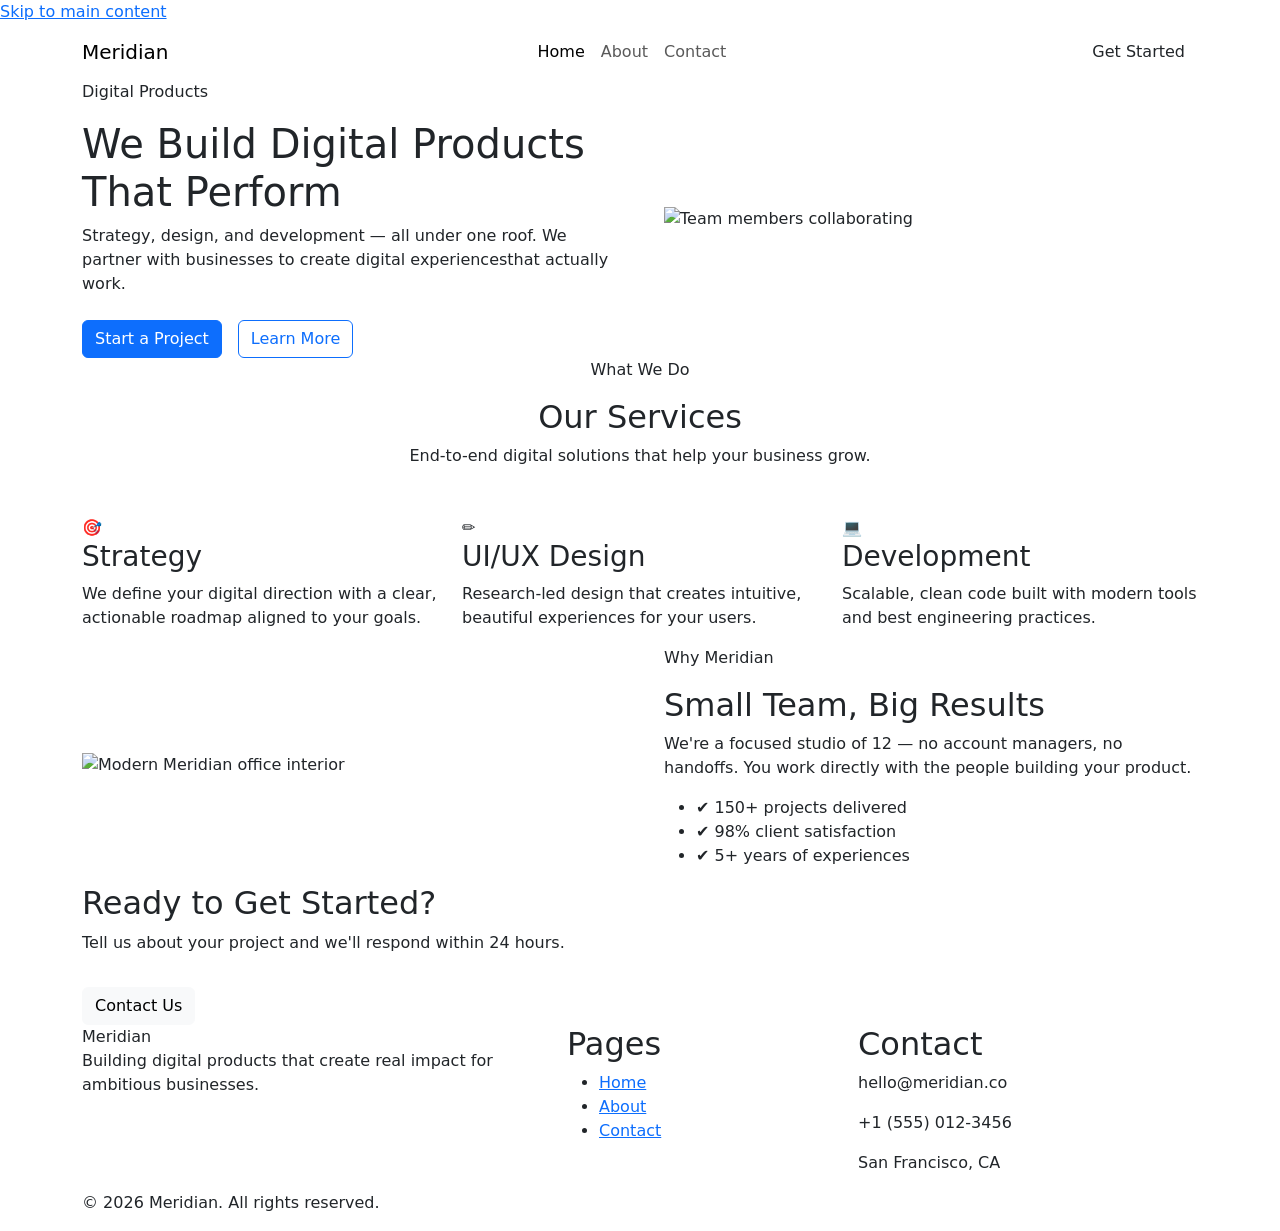
==== index.html @ d3f2807c "home html done" ====
<!DOCTYPE html>
<html lang="en">

<head>
    <meta charset="UTF-8">
    <meta name="viewport" content="width=device-width, initial-scale=1.0">
    <title>Meridian | Digital products</title>

    <!-- Google Fonts -->
    <link rel="preconnect" href="https://fonts.googleapis.com">
    <link rel="preconnect" href="https://fonts.gstatic.com" crossorigin>
    <link href="https://fonts.googleapis.com/css2?family=Montserrat:wght@300;400;500;600;700&display=swap"
        rel="stylesheet">

    <!-- Bootstrap CSS -->
    <link href="https://cdn.jsdelivr.net/npm/bootstrap@5.3.0-alpha1/dist/css/bootstrap.min.css" rel="stylesheet">

    <!-- AOS CSS -->
    <link href="https://unpkg.com/aos@2.3.4/dist/aos.css" rel="stylesheet">

    <!-- CSS -->
    <link rel="stylesheet" href="css/style.css">

</head>

<body>
    <!-- Skip Link -->
    <a class="skip-link" href="#main-content">Skip to main content</a>

    <!-- HEADER -->
    <header>

        <nav class="navbar navbar-expand-lg navbar">
            <div class="container">

                <!-- Logo -->

                <a class="navbar-brand" href="index.html">Meridian</a>

                <!-- Mobile Menu Button -->

                <button class="navbar-toggler" type="button" data-bs-toggle="collapse" data-bs-target="#mainNavigation"
                    aria-controls="mainNavigation" aria-expanded="false" aria-label="Toggle navigation">

                    <span class="navbar-toggler-icon"></span>

                </button>

                <!-- NAvigation -->

                <div class="collapse navbar-collapse" id="mainNavigation">

                    <ul class="navbar-nav mx-auto mb-2 mb-lg-0">

                        <li class="nav-item">
                            <a class="nav-link active" aria-current="page" href="index.html">Home</a>
                        </li>

                        <li class="nav-item">
                            <a class="nav-link" href="about.html">About</a>
                        </li>

                        </li>
                        <li class="nav-item">
                            <a class="nav-link" href="contact.html">Contact</a>
                        </li>
                    </ul>

                    <a class="btn get-started-btn" href="contact.html">Get Started</a>
                </div>
            </div>
        </nav>
    </header>

    <!-- MAIN -->
    <main id="main-content">

        <!-- SECTION 1 - HERO -->
        <section class="hero-section">
            <div class="container">
                <div class="row align-items-center g-4 g-lg-5">

                    <!-- Hero Text -->
                    <div class="col-lg-6 hero-copy" data-aos="fade-right">

                        <p class="section-label">Digital Products</p>

                        <h1>We Build Digital Products That Perform</h1>

                        <p>Strategy, design, and development — all under one roof. We partner with businesses to create
                            digital experiencesthat actually work.</p>

                        <!-- Hero Buttons -->
                        <div class="d-flex flex-column flex-sm-row gap-3 mt-4">

                            <a class="btn btn-primary" href="contact.html">Start a Project</a>

                            <a class="btn btn-outline-primary" href="about.html">Learn More</a>
                        </div>
                    </div>

                    <!-- Hero Image -->
                    <div class="col-12 col-lg-6" data-aos="fade-left">

                        <img class="hero-image" src="assets/hero-700.jpg"
                            srcest="assets/hero-700.jpg 700w, assets/hero-1400.jpg 1400w"
                            sizes="(macx-width: 991px) 100vw, 50vw" alt="Team members collaborating">
                    </div>

                </div>
            </div>
        </section>

        <!-- SECTION 2 - SERVICES -->
        <section class="services-section" aria-labelledby="services-title">

            <div class="container">

                <!-- SECTION HEADING-->
                <div class="text-center mb-5" data-aos="fade-up">

                    <p class="section-label">
                        What We Do</p>

                    <h2 id="services-title" class="section-title">Our Services</h2>

                    <p class="section-intro">
                        End-to-end digital solutions that help your business grow.
                    </p>

                </div>

                <!-- Services Cards -->

                <div class="row g-4">

                    <!-- Strategy -->
                    <div class="col-12 col-md-6 col-lg-4" data-aos="fade-up">

                        <article class="service-card">

                            <span class="service-icon" aria-hidden="true">

                                🎯

                            </span>

                            <h3>Strategy</h3>

                            <p>We define your digital direction with a clear, actionable roadmap aligned to your goals.
                            </p>
                        </article>
                    </div>

                    <!-- UI/UX Design -->

                    <div class="col-12 col-md-6 col-lg-4" data-aos="fade-up" data-aos-delay="100">

                        <article class="service-card">

                            <span class="service-icon" aria-hidden="true">

                                ✏️
                            </span>

                            <h3>UI/UX Design</h3>

                            <p>Research-led design that creates intuitive, beautiful experiences for your users.</p>

                        </article>

                    </div>

                    <!-- Development -->
                    <div class="col-12 col-md-6 col-lg-4" data-aos="fade-up" data-aos-delay="200">

                        <article class="service-card">

                            <span class="service-icon" aria-hidden="true">

                                💻

                            </span>

                            <h3>Development</h3>

                            <p>Scalable, clean code built with modern tools and best engineering practices.</p>

                        </article>

                    </div>


                </div>

            </div>

        </section>

        <!-- SECTION 3 - WHY MERIDIAN -->

        <section class="why-section" aria-labelledby="why-title">

            <div class="container">

                <div class="row align-items-center g-5">

                    <!-- Office Image-->

                    <div class="col-12 col-lg-6" data-aos="fade-right">

                        <img class="office-image" src="assets/office-700.jpg"
                            srcset="assets/office-700.jpg 700w, assets/office-1400.jpg 1400w"
                            sizes="(max-width: 991px) 100vw, 50vw" alt="Modern Meridian office interior">
                    </div>

                    <!-- Why Text -->

                    <div class="col-12 col-lg-6 why-content" data-aos="fade-left">

                        <p class="section-label">Why Meridian</p>

                        <h2 id="why-title">Small Team, Big Results</h2>

                        <p>We're a focused studio of 12 — no account managers, no handoffs. You work directly with the
                            people building your product.</p>

                        <!-- Statistics -->

                        <ul class="stats-list">

                            <li>
                                <span class="stats-check" aria-hidden="true">
                                    ✔️
                                </span>

                                150+ projects delivered

                            </li>

                            <li>
                                <span class="stats-check" aria-hidden="true">
                                    ✔️
                                </span>

                                98% client satisfaction

                            </li>

                            <li>
                                <span class="stats-check" aria-hidden="true">
                                    ✔️
                                </span>

                                5+ years of experiences

                            </li>
                        </ul>
                    </div>
                </div>
            </div>
        </section>

        <!-- SECTION 4 - CTA -->

        <section class="cta-section" aria-labelledby="cta-title">

            <div class="container" data-aos="fade-up">

                <h2 id="cta-title">Ready to Get Started?</h2>

                <p>Tell us about your project and we'll respond within 24 hours.</p>

                <a class="btn btn-light mt-3" href="contact.html">Contact Us</a>

            </div>
        </section>

    </main>

    <!-- FOOTER -->

    <footer class="site-footer">

        <div class="container">

            <div class="row g-5">

                <!-- Footer Brand -->

                <div class="col-12 col-md-5">
                    <div class="footer-brand">
                        Meridian
                    </div>

                    <p class="footer-description">
                        Building digital products that create real impact for ambitious businesses.
                    </p>
                </div>

                <!-- Footer Pages -->

                <div class="col-6 col-md-3">

                    <h2 class="footer-heading">Pages</h2>

                    <ul class="footer-list">

                        <li><a href="index.html">Home</a></li>

                        <li><a href="about.html">About</a></li>

                        <li><a href="contact.html">Contact</a></li>
                    </ul>
                </div>

                <!-- Footer Contact -->

                <div class="col-6 col-md-4 footer-contact">

                    <h2 class="footer-heading">Contact</h2>

                    <p>hello@meridian.co</p>

                    <p>+1 (555) 012-3456</p>

                    <p>San Francisco, CA</p>
                </div>
            </div>

            <!-- Copyright -->

            <div class="dooter-bottom">

                <p>
                    &copy; 2026 Meridian. All rights reserved.
                </p>
            </div>
        </div>
    </footer>

    <!-- Bootstrap JS -->
    <script src="https://cdn.jsdelivr.net/npm/bootstrap@5.3.0-alpha1/dist/js/bootstrap.bundle.min.js"></script>

    <!-- AOS JS -->
    <script src="https://unpkg.com/aos@2.3.4/dist/aos.js"></script>

    <!-- Initialize AOS -->
    <script>
        AOS.init({
            duration: 700,
            once: true
        });
    </script>

</body>

</html>
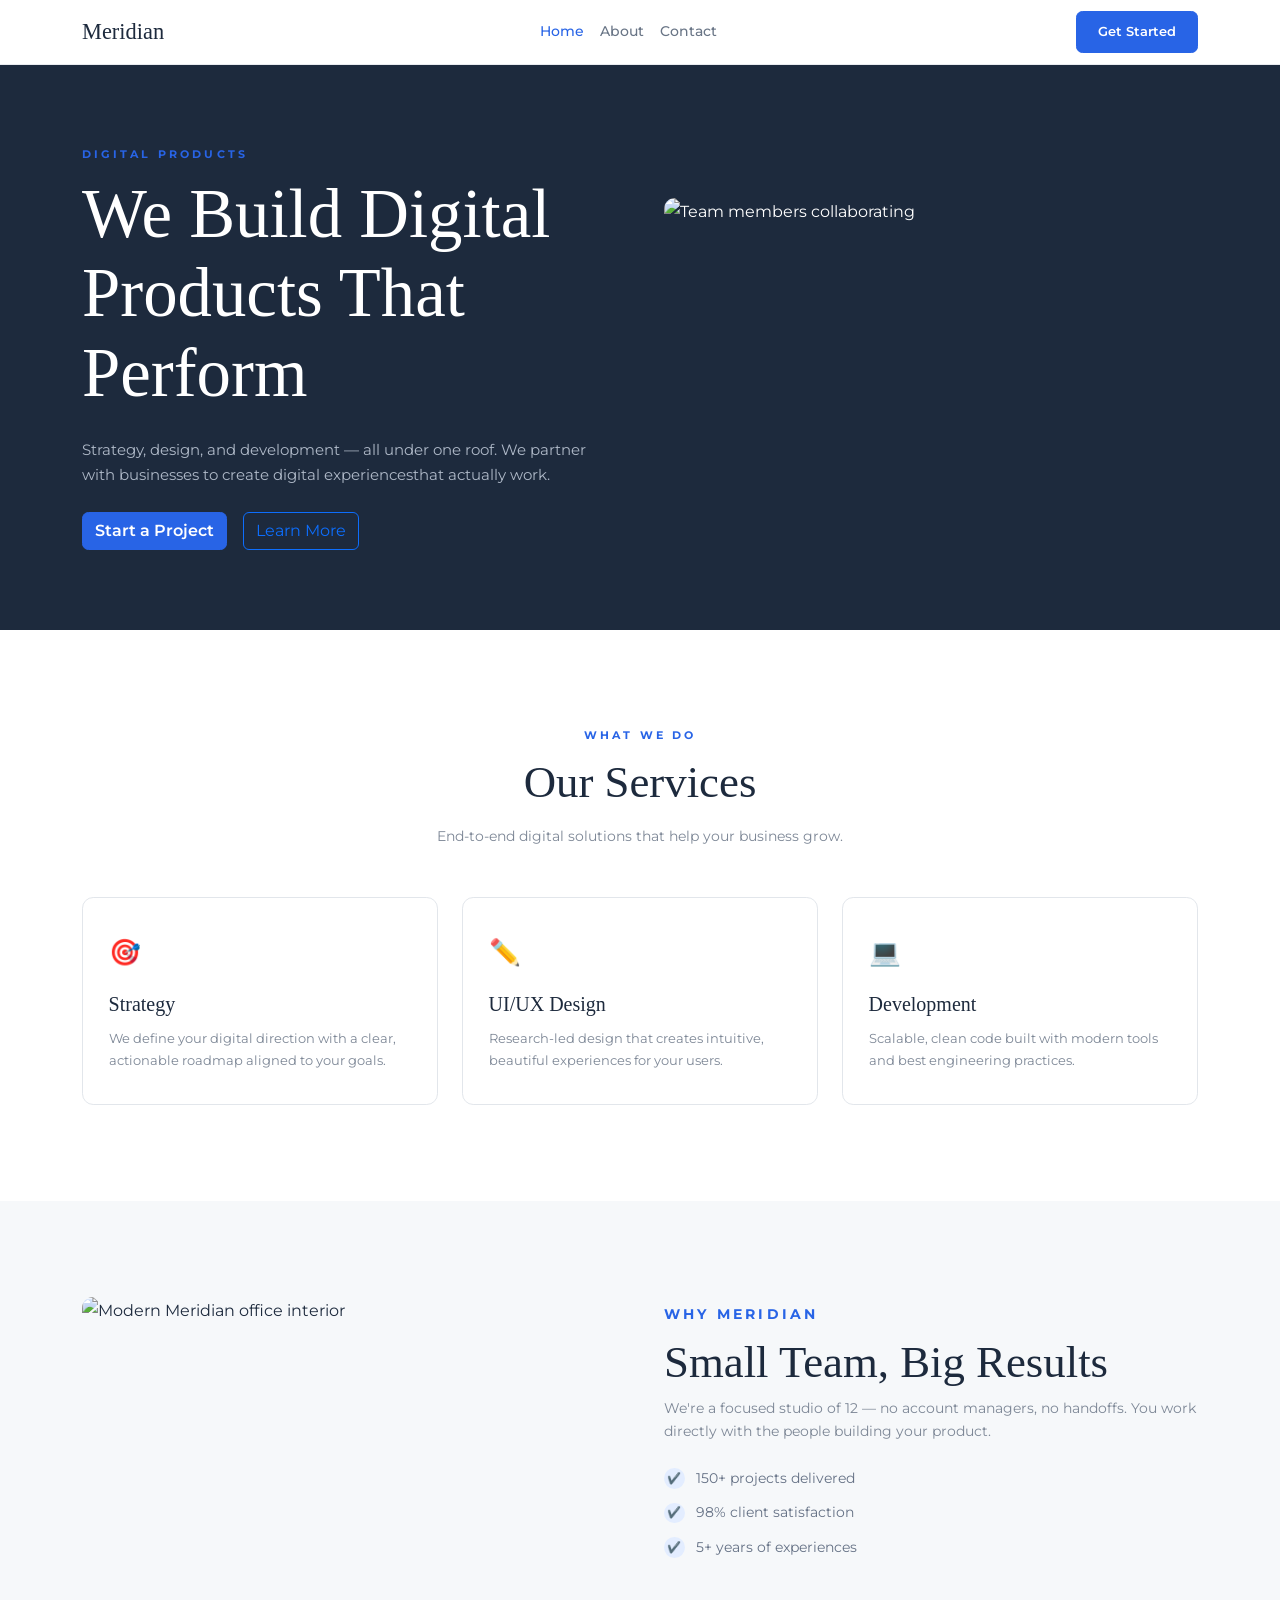
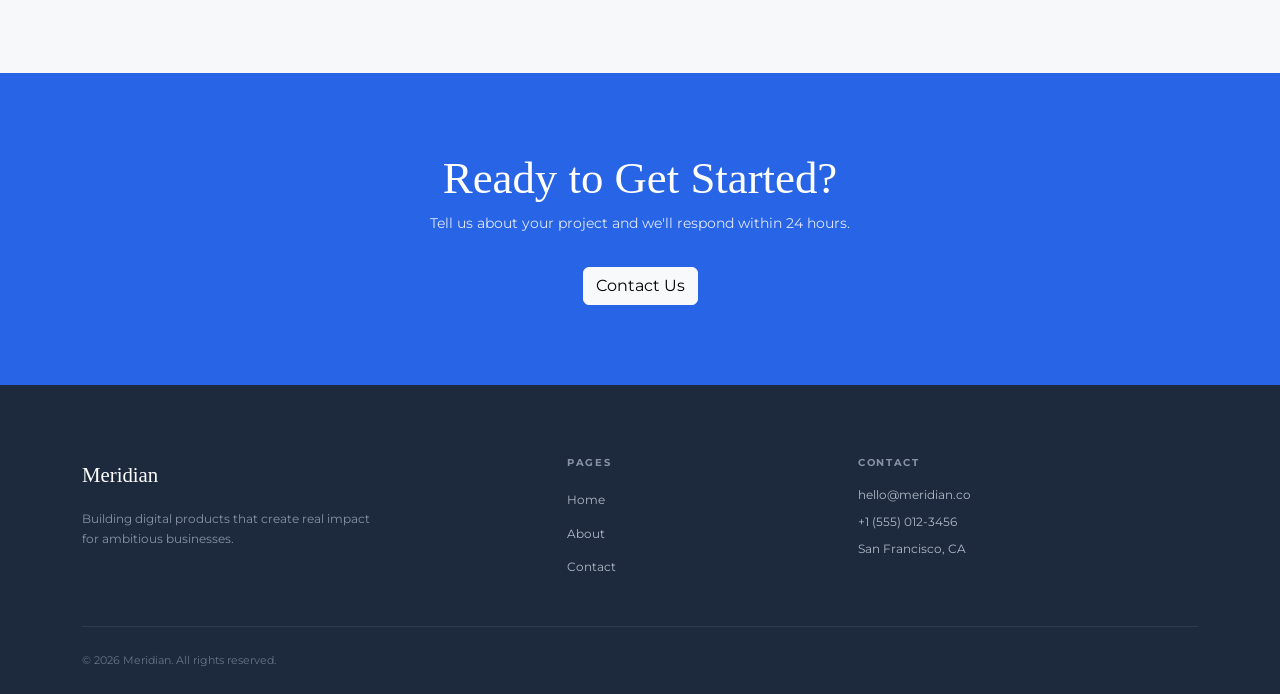
==== commit 2bcc66cf: "fixed home html" ====
--- a/index.html
+++ b/index.html
@@ -30,7 +30,7 @@
     <!-- HEADER -->
     <header>
 
-        <nav class="navbar navbar-expand-lg navbar">
+        <nav class="navbar navbar-expand-lg site-navbar">
             <div class="container">
 
                 <!-- Logo -->
@@ -46,7 +46,7 @@
 
                 </button>
 
-                <!-- NAvigation -->
+                <!-- Navigation -->
 
                 <div class="collapse navbar-collapse" id="mainNavigation">
 
@@ -60,7 +60,6 @@
                             <a class="nav-link" href="about.html">About</a>
                         </li>
 
-                        </li>
                         <li class="nav-item">
                             <a class="nav-link" href="contact.html">Contact</a>
                         </li>
@@ -76,7 +75,7 @@
     <main id="main-content">
 
         <!-- SECTION 1 - HERO -->
-        <section class="hero-section">
+        <section class="home-hero">
             <div class="container">
                 <div class="row align-items-center g-4 g-lg-5">
 
@@ -103,8 +102,8 @@
                     <div class="col-12 col-lg-6" data-aos="fade-left">
 
                         <img class="hero-image" src="assets/hero-700.jpg"
-                            srcest="assets/hero-700.jpg 700w, assets/hero-1400.jpg 1400w"
-                            sizes="(macx-width: 991px) 100vw, 50vw" alt="Team members collaborating">
+                            srcset="assets/hero-700.jpg 700w, assets/hero-1400.jpg 1400w"
+                            sizes="(max-width: 991px) 100vw, 50vw" alt="Team members collaborating">
                     </div>
 
                 </div>
@@ -304,7 +303,7 @@
 
                     <h2 class="footer-heading">Pages</h2>
 
-                    <ul class="footer-list">
+                    <ul class="footer-links">
 
                         <li><a href="index.html">Home</a></li>
 
@@ -330,7 +329,7 @@
 
             <!-- Copyright -->
 
-            <div class="dooter-bottom">
+            <div class="footer-bottom">
 
                 <p>
                     &copy; 2026 Meridian. All rights reserved.
--- a/css/style.css
+++ b/css/style.css
@@ -0,0 +1,607 @@
+/*  1. ROOT VARIABLES */
+:root {
+    --meridian-navy: #1d2a3d;
+    --meridian-blue: #2864e6;
+    --meridian-blue-dark: #174dbf;
+
+    --meridian-light: #f6f8fa;
+    --meridian-border: #e2e6eb;
+
+    --meridian-text: #1d2a3d;
+    --meridian-gray: #7d8796;
+    --meridian-light-gray: #aeb8c7;
+
+    --bs-primary: #2864e6;
+    --bs-primary-rgb: 40, 100, 230;
+
+    --bs-dark: #1d2a3d;
+    --bs-dark-rgb: 29, 42, 61;
+
+    --bs-light: #f6f8fa;
+    --bs-light-rgb: 246, 248, 250;
+
+    --bs-body-color: #1d2a3d;
+    --bs-body-bg: #ffffff;
+
+    --bs-border-color: #e2e6eb;
+
+    --bs-link-color: #2864e6;
+    --bs-link-hover-color: #174dbf;
+}
+
+
+/* 2. GENERAL STYLES */
+html {
+    scroll-behavior: smooth;
+}
+
+body {
+    margin: 0;
+    background-color: #ffffff;
+    color: var(--meridian-text);
+
+    font-family: "Montserrat", sans-serif;
+
+    line-height: 1.7;
+
+    overflow-x: hidden;
+    overflow-y: auto;
+}
+
+img {
+    display: block;
+    max-width: 100%;
+    height: auto;
+}
+
+h1,
+h2,
+h3,
+h4,
+h5,
+h6 {
+    margin-top: 0;
+
+    color: var(--meridian-text);
+
+    font-family: "DM Serif Display", Georgia, serif;
+
+    font-weight: 400;
+
+    line-height: 1.15;
+}
+
+p {
+    color: var(--meridian-gray);
+}
+
+
+/* 3. SKIP LINK */
+.skip-link {
+    position: absolute;
+
+    top: -100px;
+    left: 1rem;
+
+    z-index: 9999;
+
+    background: var(--meridian-blue);
+
+    color: white;
+
+    padding: 0.75rem 1rem;
+
+    text-decoration: none;
+
+    border-radius: 0.4rem;
+}
+
+.skip-link:focus {
+    top: 1rem;
+}
+
+
+/* 4. NAV BAR */
+.site-navbar {
+    background-color: #ffffff;
+
+    border-bottom: 1px solid #e8ebef;
+}
+
+.site-navbar .navbar-brand {
+    color: var(--meridian-navy);
+
+    font-family: "DM Serif Display", Georgia, serif;
+
+    font-size: 1.4rem;
+
+    text-decoration: none;
+}
+
+.site-navbar .nav-link {
+    padding: 0.5rem 0.85rem;
+
+    color: #697586;
+
+    font-size: 0.85rem;
+
+    font-weight: 500;
+
+    transition:
+        color 0.25s ease,
+        background-color 0.25s ease;
+}
+
+.site-navbar .nav-link:hover,
+.site-navbar .nav-link:focus,
+.site-navbar .nav-link.active {
+    color: var(--meridian-blue);
+}
+
+.site-navbar.navbar-toggler {
+    border: 0;
+}
+
+.site-navbar.navbar-toggler:focus {
+    box-shadow: 0 0 0 0.2rem rgba(40, 100, 230, 0.2);
+}
+
+
+/* 5. GET STARTED BUTTON */
+.get-started-btn {
+    padding: 0.65rem 1.3rem;
+
+    background-color: var(--meridian-blue);
+
+    border: 1px solid var(--meridian-blue);
+
+    border-radius: 0.4rem;
+
+    color: white;
+
+    font-size: 0.8rem;
+
+    font-weight: 600;
+
+    text-decoration: none;
+
+    transition:
+        background-color 0.25s ease,
+        border-color 0.25s ease,
+        transform 0.25s ease;
+}
+
+.get-started-btn:hover,
+.get-started-btn:focus {
+    background-color: var(--meridian-blue-dark);
+
+    border-color: var(--meridian-blue-dark);
+
+    color: white;
+
+    transform: translateY(-2px);
+}
+
+
+/* 6. BOOTSTRAP PRIMARY BUTTON OVERRIDE */
+.btn-primary {
+    --bs-btn-color: #ffffff;
+
+    --bs-btn-bg: #2864e6;
+
+    --bs-btn-border-color: #2864e6;
+
+    --bs-btn-hover-color: #ffffff;
+
+    --bs-btn-hover-bg: #174dbf;
+
+    --bs-btn-hover-border-color: #174dbf;
+
+    --bs-btn-active-bg: #174dbf;
+
+    --bs-btn-active-border-color: #174dbf;
+
+    border-radius: 0.4rem;
+
+    font-weight: 600;
+
+    transition:
+        background-color 0.25s ease,
+        border-color 0.25s ease,
+        transform 0.25s ease;
+}
+
+.btn-primary:hover,
+.btn-primary:focus {
+    transform: translateY(-2px);
+}
+
+
+/* 7. SECTION LABEL */
+.section-label {
+    margin-bottom: 0.7rem;
+
+    color: var(--meridian-blue);
+
+    font-size: 0.7rem;
+
+    font-weight: 700;
+
+    letter-spacing: 0.2rem;
+
+    text-transform: uppercase;
+}
+
+
+/* 8. HOME HERO */
+.home-hero {
+    background-color: var(--meridian-navy);
+
+    padding: 4.5rem 0;
+
+    color: white;
+}
+
+.home-hero h1 {
+    margin-bottom: 1.5rem;
+
+    color: white;
+
+    font-size: clamp(2.7rem, 6vw, 4.3rem);
+}
+
+.home-hero p:not(.section-label) {
+    max-width: 520px;
+
+    color: var(--meridian-light-gray);
+
+    font-size: 0.95rem;
+}
+
+.hero-copy {
+    padding-right: 0;
+}
+
+.hero-image {
+    width: 100%;
+
+    min-height: 280px;
+
+    object-fit: cover;
+
+    border-radius: 0.7rem;
+}
+
+
+/* 9. SERVICES */
+.services-section {
+    padding: 5.5rem 0;
+
+    background-color: white;
+}
+
+.section-title {
+    margin-bottom: 1rem;
+
+    font-size: clamp(2rem, 4vw, 2.8rem);
+}
+
+.section-intro {
+    max-width: 600px;
+
+    margin-right: auto;
+    margin-left: auto;
+
+    color: var(--meridian-gray);
+
+    font-size: 0.9rem;
+}
+
+.service-card {
+    height: 100%;
+
+    padding: 2rem 1.6rem;
+
+    background-color: white;
+
+    border: 1px solid var(--meridian-border);
+
+    border-radius: 0.7rem;
+
+    transition:
+        box-shadow 0.25s ease,
+        transform 0.25s ease;
+}
+
+.service-card:hover {
+    transform: translateY(-5px);
+
+    box-shadow: 0 1rem 2rem rgba(29, 42, 61, 0.08);
+}
+
+.service-icon {
+    display: inline-block;
+
+    margin-bottom: 1.25rem;
+
+    font-size: 1.6rem;
+}
+
+.service-card h3 {
+    margin-bottom: 0.75rem;
+
+    font-size: 1.25rem;
+}
+
+.service-card p {
+    margin-bottom: 0;
+
+    font-size: 0.8rem;
+}
+
+
+/* 10. WHY MERIDIAN */
+.why-section {
+    padding: 5.5rem 0;
+
+    background-color: var(--meridian-light);
+}
+
+.office-image {
+    width: 100%;
+
+    min-height: 280px;
+
+    object-fit: cover;
+
+    border-radius: 0.7rem;
+}
+
+.why-content h2 {
+    font-size: clamp(2rem, 4vw, 2.8rem);
+}
+
+.why-content p {
+    font-size: 0.85rem;
+}
+
+.stats-list {
+    padding: 0;
+
+    margin: 1.5rem 0 0;
+
+    list-style: none;
+}
+
+.stats-list li {
+    display: flex;
+
+    align-items: center;
+
+    gap: 0.7rem;
+
+    margin-bottom: 0.7rem;
+
+    color: #657185;
+
+    font-size: 0.85rem;
+}
+
+.stats-check {
+    display: inline-flex;
+
+    align-items: center;
+
+    justify-content: center;
+
+    flex-shrink: 0;
+
+    width: 1.3rem;
+    height: 1.3rem;
+
+    background-color: #e3edff;
+
+    border-radius: 50%;
+
+    color: var(--meridian-blue);
+
+    font-size: 0.7rem;
+}
+
+
+/* 11. BLUE CTA */
+.cta-section {
+    padding: 5rem 0;
+
+    background-color: var(--meridian-blue);
+
+    text-align: center;
+}
+
+.cta-section h2 {
+    color: white;
+
+    font-size: clamp(2rem, 4vw, 2.8rem);
+}
+
+.cta-section p {
+    color: #dce6ff;
+
+    font-size: 0.85rem;
+}
+
+
+/* 12. FOOTER */
+.site-footer {
+    padding: 4rem 0 1.5rem;
+
+    background-color: var(--meridian-navy);
+
+    color: var(--meridian-light-gray);
+}
+
+.footer-brand {
+    margin-bottom: 1rem;
+
+    color: white;
+
+    font-family: "DM Serif Display", Georgia, serif;
+
+    font-size: 1.3rem;
+}
+
+.footer-description {
+    max-width: 300px;
+
+    color: #8793a5;
+
+    font-size: 0.75rem;
+}
+
+.footer-heading {
+    margin-bottom: 1rem;
+
+    color: #8793a5;
+
+    font-family: "Montserrat", sans-serif;
+
+    font-size: 0.65rem;
+
+    font-weight: 700;
+
+    letter-spacing: 0.16em;
+
+    text-transform: uppercase;
+}
+
+.footer-links {
+    padding: 0;
+
+    margin: 0;
+
+    list-style: none;
+}
+
+.footer-links li {
+    margin-bottom: 0.4rem;
+}
+
+.footer-links a {
+    color: var(--meridian-light-gray);
+
+    font-size: 0.75rem;
+
+    text-decoration: none;
+
+    transition: color 0.25s ease;
+}
+
+.footer-links a:hover,
+.footer-links a:focus {
+    color: #ffffff;
+}
+
+.footer-contact p {
+    margin-bottom: 0.4rem;
+
+    color: var(--meridian-light-gray);
+
+    font-size: 0.75rem;
+}
+
+.footer-bottom {
+    padding-top: 1.5rem;
+
+    margin-top: 2.5rem;
+
+    border-top: 1px solid rgba(255, 255, 255, 0.08);
+}
+
+.footer-bottom p {
+    margin: 0;
+
+    color: #667388;
+
+    font-size: 0.7rem;
+}
+
+
+/* 13. TABLET */
+@media (min-width: 768px) {
+    .home-hero {
+        padding: 5rem 0;
+    }
+
+    .hero-copy {
+        padding-right: 2rem;
+    }
+
+    .services-section,
+    .why-section {
+        padding-top: 6rem;
+
+        padding-bottom: 6rem;
+    }
+}
+
+
+/* 14. DESKTOP */
+@media (min-width: 992px) {
+    .home-hero {
+        min-height: 440px;
+
+        display: flex;
+
+        align-items: center;
+    }
+
+    .hero-image {
+        min-height: 300px;
+    }
+
+    .cta-section {
+        min-height: 300px;
+
+        display: flex;
+
+        align-items: center;
+
+        justify-content: center;
+    }
+
+    .site-footer {
+        padding-top: 4.5rem;
+    }
+}
+
+
+/* 15. LARGE DESKTOP */
+@media (min-width: 1400px) {
+    .home-hero {
+        padding-top: 6rem;
+
+        padding-bottom: 6rem;
+    }
+
+    .home-hero h1 {
+        font-size: 4.5rem;
+    }
+}
+
+
+/* 16. REDUCED MOTION */
+@media (prefers-reduced-motion: reduce) {
+    html {
+        scroll-behavior: auto;
+    }
+
+    *,
+    *::before,
+    *::after {
+        transition-duration: 0.01ms !important;
+
+        animation-duration: 0.01ms !important;
+
+        animation-iteration-count: 1 !important;
+    }
+}
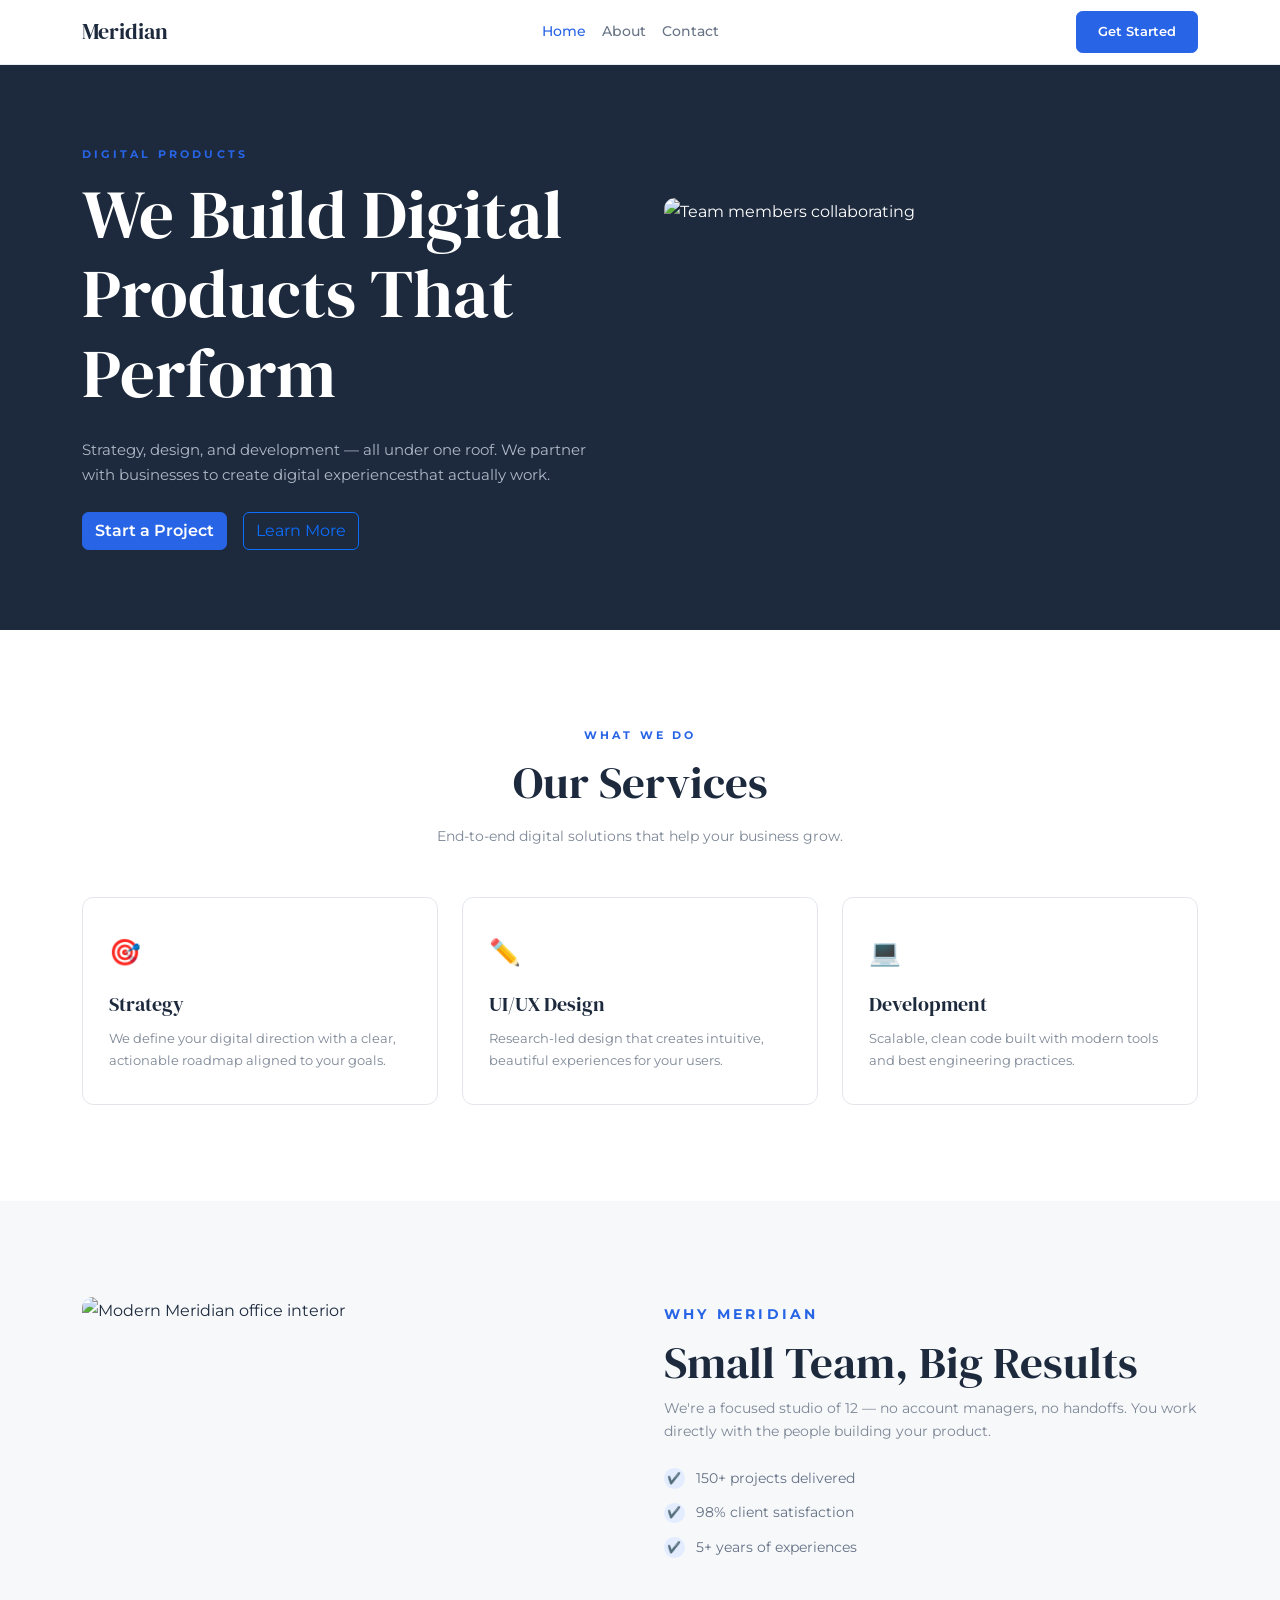
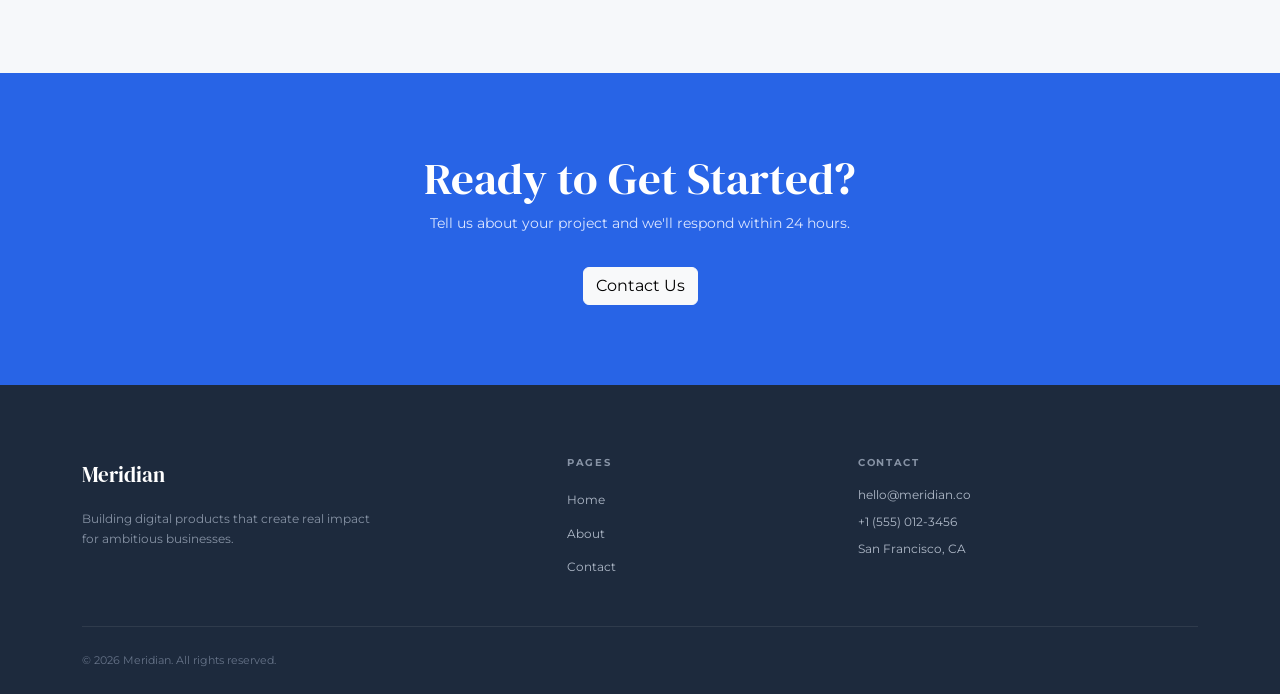
==== commit db27e675: "contact html & css done" ====
--- a/index.html
+++ b/index.html
@@ -9,7 +9,8 @@
     <!-- Google Fonts -->
     <link rel="preconnect" href="https://fonts.googleapis.com">
     <link rel="preconnect" href="https://fonts.gstatic.com" crossorigin>
-    <link href="https://fonts.googleapis.com/css2?family=Montserrat:wght@300;400;500;600;700&display=swap"
+    <link
+        href="https://fonts.googleapis.com/css2?family=DM+Serif+Display&family=Montserrat:wght@300;400;500;600;700&display=swap"
         rel="stylesheet">
 
     <!-- Bootstrap CSS -->
--- a/css/style.css
+++ b/css/style.css
@@ -1,4 +1,6 @@
-/*  1. ROOT VARIABLES */
+/* HOME PAGE */
+
+/*  ROOT VARIABLES */
 :root {
     --meridian-navy: #1d2a3d;
     --meridian-blue: #2864e6;
@@ -30,7 +32,7 @@
 }
 
 
-/* 2. GENERAL STYLES */
+/* GENERAL STYLES */
 html {
     scroll-behavior: smooth;
 }
@@ -76,7 +78,7 @@
 }
 
 
-/* 3. SKIP LINK */
+/* SKIP LINK */
 .skip-link {
     position: absolute;
 
@@ -101,7 +103,7 @@
 }
 
 
-/* 4. NAV BAR */
+/* NAV BAR */
 .site-navbar {
     background-color: #ffffff;
 
@@ -147,7 +149,7 @@
 }
 
 
-/* 5. GET STARTED BUTTON */
+/* GET STARTED BUTTON */
 .get-started-btn {
     padding: 0.65rem 1.3rem;
 
@@ -183,7 +185,7 @@
 }
 
 
-/* 6. BOOTSTRAP PRIMARY BUTTON OVERRIDE */
+/* BOOTSTRAP PRIMARY BUTTON OVERRIDE */
 .btn-primary {
     --bs-btn-color: #ffffff;
 
@@ -217,7 +219,7 @@
 }
 
 
-/* 7. SECTION LABEL */
+/* SECTION LABEL */
 .section-label {
     margin-bottom: 0.7rem;
 
@@ -233,7 +235,7 @@
 }
 
 
-/* 8. HOME HERO */
+/* HOME HERO */
 .home-hero {
     background-color: var(--meridian-navy);
 
@@ -273,7 +275,7 @@
 }
 
 
-/* 9. SERVICES */
+/* SERVICES */
 .services-section {
     padding: 5.5rem 0;
 
@@ -340,7 +342,7 @@
 }
 
 
-/* 10. WHY MERIDIAN */
+/* WHY MERIDIAN */
 .why-section {
     padding: 5.5rem 0;
 
@@ -409,7 +411,7 @@
 }
 
 
-/* 11. BLUE CTA */
+/* BLUE CTA */
 .cta-section {
     padding: 5rem 0;
 
@@ -431,7 +433,7 @@
 }
 
 
-/* 12. FOOTER */
+/* FOOTER */
 .site-footer {
     padding: 4rem 0 1.5rem;
 
@@ -526,7 +528,7 @@
 }
 
 
-/* 13. TABLET */
+/* TABLET */
 @media (min-width: 768px) {
     .home-hero {
         padding: 5rem 0;
@@ -545,7 +547,7 @@
 }
 
 
-/* 14. DESKTOP */
+/* DESKTOP */
 @media (min-width: 992px) {
     .home-hero {
         min-height: 440px;
@@ -575,7 +577,7 @@
 }
 
 
-/* 15. LARGE DESKTOP */
+/* LARGE DESKTOP */
 @media (min-width: 1400px) {
     .home-hero {
         padding-top: 6rem;
@@ -589,7 +591,7 @@
 }
 
 
-/* 16. REDUCED MOTION */
+/* REDUCED MOTION */
 @media (prefers-reduced-motion: reduce) {
     html {
         scroll-behavior: auto;
@@ -604,4 +606,1014 @@
 
         animation-iteration-count: 1 !important;
     }
+}
+
+
+
+/* ABOUT PAGE */
+.inner-hero {
+    padding: 4.5rem 0;
+    background-color: #ffffff;
+}
+
+.inner-hero .container {
+    max-width: 1200px;
+}
+
+.inner-hero h1 {
+    margin-bottom: 1.25rem;
+
+    color: var(--meridian-navy);
+
+    font-size: clamp(2.6rem, 5vw, 3.7rem);
+
+    font-weight: 400;
+
+    line-height: 1.05;
+}
+
+.inner-hero .section-label {
+    margin-bottom: 0.75rem;
+}
+
+.inner-hero-text {
+    max-width: 540px;
+
+    margin-bottom: 1rem;
+
+    color: var(--meridian-gray);
+
+    font-family: "Montserrat", sans-serif;
+
+    font-size: 0.8rem;
+
+    line-height: 1.75;
+}
+
+.inner-hero p:not(.section-label) {
+    max-width: 540px;
+
+    margin-bottom: 1rem;
+
+    color: var(--meridian-gray);
+
+    font-family: "Montserrat", sans-serif;
+
+    font-size: 0.8rem;
+
+    line-height: 1.75;
+}
+
+
+/* OFFICE IMAGE */
+.about-image {
+    display: block;
+
+    width: 100%;
+
+    min-height: 270px;
+
+    object-fit: cover;
+
+    border-radius: 0.6rem;
+}
+
+
+/* SECTION HEADINGS */
+.about-section-heading {
+    margin-bottom: 2.75rem;
+}
+
+.about-section-heading .section-label {
+    margin-bottom: 0.7rem;
+}
+
+.about-section-heading h2 {
+    margin-bottom: 0;
+
+    color: var(--meridian-navy);
+
+    font-family: "DM Serif Display", Georgia, serif;
+
+    font-size: clamp(2rem, 4vw, 2.7rem);
+
+    font-weight: 400;
+
+    line-height: 1.15;
+}
+
+
+/* OUR VALUES */
+.about-values {
+    padding: 5rem 0;
+
+    background-color: var(--meridian-light);
+}
+
+.about-value-card {
+    height: 100%;
+
+    min-height: 155px;
+
+    padding: 1.6rem;
+
+    background-color: white;
+
+    border: 1px solid var(--meridian-border);
+
+    border-radius: 0.6rem;
+
+    transition:
+        transform 0.25s ease,
+        box-shadow 0.25s ease;
+}
+
+.about-value-card:hover {
+    transform: translateY(-4px);
+
+    box-shadow: 0 1rem 2rem rgba(29, 42, 61, 0.08);
+}
+
+.about-value-icon {
+    display: block;
+
+    margin-bottom: 1rem;
+
+    font-size: 1.4rem;
+
+    line-height: 1;
+}
+
+.about-value-card h3 {
+    margin-bottom: 0.6rem;
+
+    color: var(--meridian-navy);
+
+    font-size: 1rem;
+
+    font-weight: 400;
+
+    line-height: 1.2;
+}
+
+.about-value-card p {
+    margin-bottom: 0;
+
+    color: var(--meridian-gray);
+
+    font-family: "Montserrat", sans-serif;
+
+    font-size: 0.7rem;
+
+    line-height: 1.65;
+}
+
+
+/* TEAM */
+.about-team {
+    padding: 5rem 0;
+
+    background-color: white;
+}
+
+.about-team .about-section-heading {
+    margin-bottom: 3rem;
+}
+
+.about-team .about-section-heading>p:last-child {
+    max-width: 600px;
+
+    margin: 0.75rem auto 0;
+
+    color: var(--meridian-gray);
+
+    font-size: 0.75rem;
+
+    line-height: 1.6;
+}
+
+.team-member {
+    text-align: center;
+}
+
+.team-photo {
+    display: block;
+
+    width: 78px;
+
+    height: 78px;
+
+    margin: 0 auto 0.85rem;
+
+    object-fit: cover;
+
+    border-radius: 50%;
+}
+
+.team-member h3 {
+    margin-bottom: 0.2rem;
+
+    color: var(--meridian-navy);
+
+    font-family: "DM Serif Display", Georgia, serif;
+
+    font-size: 0.9rem;
+
+    font-weight: 400;
+
+    line-height: 1.2;
+}
+
+.team-member p {
+    margin: 0;
+
+    color: var(--meridian-gray);
+
+    font-family: "Montserrat", sans-serif;
+
+    font-size: 0.62rem;
+
+    line-height: 1.4;
+}
+
+
+/* CTA */
+.about-cta {
+    padding: 4.5rem 0;
+
+    background-color: var(--meridian-navy);
+
+    text-align: center;
+}
+
+.about-cta h2 {
+    margin-bottom: 0.7rem;
+
+    color: white;
+
+    font-family: "DM Serif Display", Georgia, serif;
+
+    font-size: clamp(2rem, 4vw, 2.8rem);
+
+    font-weight: 400;
+
+    line-height: 1.15;
+}
+
+.about-cta p {
+    margin-bottom: 0;
+
+    color: #8793a5;
+
+    font-family: "Montserrat", sans-serif;
+
+    font-size: 0.75rem;
+
+    line-height: 1.6;
+}
+
+.about-cta .btn {
+    margin-top: 1.25rem;
+
+    padding: 0.65rem 1.4rem;
+}
+
+
+/* MOBILE */
+@media (min-width: 320px) {
+    .inner-hero {
+        padding: 3.5rem 0;
+    }
+
+    .inner-hero h1 {
+        font-size: 2.6rem;
+    }
+
+    .inner-hero-text,
+    .inner-hero p:not(.section-label) {
+        font-size: 0.75rem;
+    }
+
+    .about-image {
+        height: 200px;
+    }
+
+    .about-values {
+        padding: 4rem 0;
+    }
+
+    .about-value-card {
+        min-height: 140px;
+
+        padding: 1.5rem;
+    }
+
+    .about-team {
+        padding: 4rem 0;
+    }
+
+    .about-team .about-section-heading {
+        margin-bottom: 2.5rem;
+    }
+
+    .team-photo {
+        width: 76px;
+
+        height: 76px;
+    }
+
+    .about-cta {
+        padding: 4rem 0;
+    }
+}
+
+
+/* TABLET */
+@media (min-width: 768px) {
+    .inner-hero {
+        padding: 4.5rem 0;
+    }
+
+    .inner-hero h1 {
+        font-size: 3.1rem;
+    }
+
+    .inner-hero-text,
+    .inner-hero p:not(.section-label) {
+        font-size: 0.78rem;
+    }
+
+    .about-image {
+        height: 300px;
+    }
+
+    .about-values {
+        padding: 5rem 0;
+    }
+
+    .about-value-card {
+        min-height: 155px;
+    }
+
+    .about-team {
+        padding: 5rem 0;
+    }
+
+    .team-photo {
+        width: 80px;
+
+        height: 80px;
+    }
+}
+
+
+/* DESKTOP */
+@media (min-width: 992px) {
+    .inner-hero {
+        padding: 4.5rem 0;
+    }
+
+    .inner-hero h1 {
+        font-size: 3.3rem;
+    }
+
+    .about-image {
+        height: 270px;
+    }
+
+    .about-values {
+        padding: 4.5rem 0 5rem;
+    }
+
+    .about-value-card {
+        min-height: 145px;
+
+        padding: 1.5rem;
+    }
+
+    .about-team {
+        padding: 4.5rem 0 5rem;
+    }
+
+    .team-photo {
+        width: 78px;
+
+        height: 78px;
+    }
+
+    .about-cta {
+        padding: 4.5rem 0;
+    }
+}
+
+
+/* LARGE DESKTOP */
+@media (min-width: 1400px) {
+    .inner-hero {
+        padding: 5rem 0;
+    }
+
+    .inner-hero h1 {
+        font-size: 3.6rem;
+    }
+
+    .about-image {
+        height: 290px;
+    }
+}
+
+
+
+/* CONTACT PAGE */
+.contact-hero {
+    padding: 4.8rem 0;
+
+    background-color: var(--meridian-navy);
+
+    text-align: center;
+}
+
+.contact-hero .section-label {
+    margin-bottom: 0.8rem;
+
+    color: var(--meridian-blue);
+}
+
+.contact-hero h1 {
+    margin-bottom: 1em;
+
+    color: white;
+
+    font-family: "DM Serif Display", Georgia, serif;
+
+    font-size: clamp(2.7rem, 5vw, 3.7rem);
+
+    font-weight: 400;
+
+    line-height: 1.1;
+}
+
+.contact-hero-text {
+    max-width: 600px;
+
+    margin: 0 auto;
+
+    color: var(--meridian-light-gray);
+
+    font-family: "Montserrat", sans-serif;
+
+    font-size: 0.78rem;
+
+    line-height: 1.7;
+}
+
+
+/* CONTACT INFO + FORM */
+.contact-main {
+    padding: 4.8rem 0;
+
+    background-color: white;
+}
+
+.contact-main h2 {
+    margin-bottom: 2rem;
+
+    color: var(--meridian-navy);
+
+    font-family: "DM Serif Display", Georgia, serif;
+
+    font-size: 1.9rem;
+
+    font-weight: 400;
+
+    line-height: 1.2;
+}
+
+
+/* CONTACT DETAILS */
+.contact-detail {
+    display: flex;
+
+    align-items: flex-start;
+
+    gap: 0.85rem;
+
+    margin-bottom: 1.2rem;
+}
+
+.contact-icon {
+    display: inline-flex;
+
+    align-items: center;
+
+    justify-content: center;
+
+    flex-shrink: 0;
+
+    width: 2rem;
+    height: 2rem;
+
+    background-color: #eef4ff;
+    border-radius: 0.35rem;
+
+    color: var(--meridian-blue);
+
+    font-size: 0.85rem;
+
+    line-height: 1;
+}
+
+.contact-detail>div {
+    flex: 1;
+}
+
+.contact-detail-label {
+    margin: 0 0 0.1rem;
+
+    color: #8a95a5;
+
+    font-family: "Montserrat", sans-serif;
+
+    font-size: 0.58rem;
+
+    font-weight: 600;
+
+    letter-spacing: 0.12em;
+
+    line-height: 1.3;
+
+    text-transform: uppercase;
+}
+
+.contact-detail a {
+    color: var(--meridian-text);
+
+    font-family: "Montserrat", sans-serif;
+
+    font-size: 0.72rem;
+
+    text-decoration: none;
+}
+
+.contact-detail a:hover,
+.contact-detail a:focus {
+    color: var(--meridian-blue);
+}
+
+.contact-detail-value {
+    margin: 0;
+
+    color: var(--meridian-text);
+
+    font-family: "Montserrat", sans-serif;
+
+    font-size: 0.72rem;
+
+    line-height: 1.5;
+}
+
+
+
+/* OFFICE HOURS */
+.office-hours {
+    max-width: 325px;
+
+    margin-top: 1.7rem;
+
+    padding: 1.25rem 1.3rem;
+
+    background-color: var(--meridian-border);
+
+    border-radius: 0.55rem;
+}
+
+.office-hours h3 {
+    margin-bottom: 0.9rem;
+
+    color: var(--meridian-navy);
+
+    font-family: "DM Serif Display", Georgia, serif;
+
+    font-size: 0.9rem;
+
+    font-weight: 400;
+
+    line-height: 1.2;
+}
+
+.hours-row {
+    display: flex;
+
+    align-items: center;
+
+    justify-content: space-between;
+
+    gap: 1rem;
+
+    margin-bottom: 0.45rem;
+
+    color: #687589;
+
+    font-family: "Montserrat", sans-serif;
+
+    font-size: 0.64rem;
+
+    line-height: 1.5;
+}
+
+.hours-row:last-child {
+    margin-bottom: 0;
+}
+
+.hours-row span:last-child {
+    text-align: right;
+}
+
+
+/* CONTACT FORM */
+.contact-form .form-label {
+    display: block;
+
+    margin-bottom: 0.4rem;
+
+    color: #596579;
+
+    font-family: "Montserrat", sans-serif;
+
+    font-size: 0.62rem;
+
+    font-weight: 600;
+
+    line-height: 1.4;
+}
+
+.contact-form .form-control {
+    min-height: 2.45rem;
+
+    padding: 0.6rem 0.75rem;
+
+    background-color: white;
+
+    border: 1px solid var(--meridian-border);
+
+    border-radius: 0.4rem;
+
+    color: var(--meridian-text);
+
+    font-family: "Montserrat", sans-serif;
+
+    font-size: 0.68rem;
+
+    box-shadow: none;
+
+    transition:
+        border-color 0.2s ease,
+        box-shadow 0.2s ease;
+}
+
+.contact-form textarea.form-control {
+    min-height: 5.9rem;
+
+    resize: vertical;
+}
+
+.contact-form .form-control::placeholder {
+    color: #aeb6c2;
+}
+
+.contact-form .form-control:hover {
+    border-color: #c8d0da;
+}
+
+.contact-form .form-control:focus {
+    border-color: var(--meridian-blue);
+
+    box-shadow: 0 0 0 0.18rem rgba(40, 100, 230, 0.12);
+
+    outline: none;
+}
+
+
+/* SEND MESSAGE BUTTON */
+.contact-submit {
+
+    display: flex;
+
+    align-items: center;
+
+    justify-content: center;
+
+    gap: 0.65rem;
+
+    width: 100%;
+
+    margin-top: 1rem;
+
+    padding: 0.65rem 1rem;
+
+    border-radius: 0.4rem;
+
+    font-size: 0.7rem;
+
+    font-weight: 600;
+}
+
+.contact-submit span {
+    font-size: 1rem;
+
+    line-height: 1;
+}
+
+
+/* COMMON QUESTIONS */
+.faq-section {
+    padding: 5rem 0;
+
+    background-color: var(--meridian-light);
+}
+
+.faq-heading {
+    margin-bottom: 2.8rem;
+}
+
+.faq-heading h2 {
+    margin-bottom: 0.65rem;
+
+    color: var(--meridian-navy);
+
+    font-family: "DM Serif Display", Georgia, serif;
+
+    font-size: clamp(2rem, 4vw, 2.7rem);
+
+    font-weight: 400;
+    line-height: 1.15;
+}
+
+.faq-heading p {
+    max-width: 600px;
+
+    margin: 0 auto;
+
+    color: var(--meridian-gray);
+
+    font-family: "Montserrat", sans-serif;
+    font-size: 0.73rem;
+
+    line-height: 1.6;
+}
+
+
+/* FAQ CARDS */
+.faq-card {
+    height: 100%;
+
+    padding: 1.25rem 1.35rem;
+
+    background-color: #ffffff;
+
+    border: 1px solid var(--meridian-border);
+
+    border-radius: 0.5rem;
+
+    transition:
+        transform 0.25s ease,
+        box-shadow 0.25s ease;
+}
+
+.faq-card:hover {
+    transform: translateY(-3px);
+
+    box-shadow: 0 0.75rem 1.5rem rgba(29, 42, 61, 0.07);
+}
+
+.faq-card h3 {
+    margin-bottom: 0.55rem;
+
+    color: var(--meridian-navy);
+
+    font-family: "DM Serif Display", Georgia, serif;
+
+    font-size: 0.85rem;
+
+    font-weight: 400;
+
+    line-height: 1.3;
+}
+
+.faq-card p {
+    margin-bottom: 0;
+
+    color: var(--meridian-gray);
+
+    font-family: "Montserrat", sans-serif;
+
+    font-size: 0.67rem;
+
+    line-height: 1.65;
+}
+
+
+/* MOBILE */
+@media (min-width: 320px) {
+    .contact-hero {
+        padding: 3.5rem 0;
+    }
+
+    .contact-hero h1 {
+        font-size: 2.5rem;
+    }
+
+    .contact-hero-text {
+        padding: 0 1rem;
+
+        font-size: 0.72rem;
+    }
+
+    .contact-main {
+        padding: 3.8rem 0;
+    }
+
+    .contact-main h2 {
+        margin-bottom: 1.8rem;
+
+        font-size: 1.85rem;
+    }
+
+    .contact-detail {
+        margin-bottom: 1.25rem;
+    }
+
+    .contact-icon {
+        width: 2.8rem;
+
+        height: 2.8rem;
+        font-size: 1rem;
+    }
+
+    .contact-detail-label {
+        font-size: 0.58rem;
+    }
+
+    .contact-detail a,
+    .contact-detail-value {
+        font-size: 0.72rem;
+    }
+
+    .office-hours {
+        max-width: none;
+
+        margin-top: 1.6rem;
+
+        padding: 1.25rem 1.3rem;
+    }
+
+    .hours-row {
+        font-size: 0.68rem;
+    }
+
+    /* Form moves below contact information */
+
+    .contact-main .contact-form {
+        margin-top: 2.7rem;
+    }
+
+    .contact-form .form-control {
+        min-height: 2.7rem;
+
+        font-size: 0.7rem;
+    }
+
+    .contact-form textarea.form-control {
+        min-height: 6.5rem;
+    }
+
+    .contact-submit {
+        min-height: 2.8rem;
+    }
+
+    /* FAQ */
+
+    .faq-section {
+        padding: 4rem 0;
+    }
+
+    .faq-heading {
+        margin-bottom: 2.3rem;
+    }
+
+    .faq-heading h2 {
+        font-size: 2rem;
+    }
+
+    .faq-heading p {
+        padding: 0 1rem;
+
+        font-size: 0.7rem;
+    }
+
+    .faq-card {
+
+        padding: 1.25rem;
+    }
+
+    .faq-card h3 {
+        font-size: 0.9rem;
+    }
+
+    .faq-card p {
+        font-size: 0.7rem;
+    }
+}
+
+
+/* TABLET */
+@media (min-width: 768px) {
+    .contact-hero {
+        padding: 4.5rem 0;
+    }
+
+    .contact-hero h1 {
+        font-size: 3.1rem;
+    }
+
+    .contact-main {
+        padding: 5rem 0;
+    }
+
+    .contact-main h2 {
+        font-size: 2rem;
+    }
+
+    .contact-main .contact-form {
+        margin-top: 0;
+    }
+
+    .faq-section {
+        padding: 5rem 0;
+    }
+
+    .faq-card {
+        min-height: 130px;
+    }
+}
+
+
+/* DESKTOP */
+@media (min-width: 992px) {
+    .contact-hero {
+        padding: 4.8rem 0;
+    }
+
+    .contact-hero h1 {
+        font-size: 3.5rem;
+    }
+
+    .contact-main {
+        padding: 4.8rem 0;
+    }
+
+    .contact-main h2 {
+        font-size: 1.9rem;
+    }
+
+    .contact-detail {
+        margin-bottom: 1rem;
+    }
+
+    .contact-icon {
+        width: 2rem;
+
+        height: 2rem;
+    }
+
+    .office-hours {
+        max-width: 325px;
+    }
+
+    .faq-section {
+        padding: 5rem 0;
+    }
+
+    .faq-card {
+        min-height: 120px;
+    }
+}
+
+/* LARGE DESKTOP */
+@media (min-width: 1400px) {
+    .contact-hero {
+        padding: 5.2rem 0;
+    }
+
+    .contact-hero h1 {
+        font-size: 3.7rem;
+    }
+
+    .contact-main {
+        padding: 5.2rem 0;
+    }
+
+    .faq-section {
+        padding: 5.5rem 0;
+    }
 }
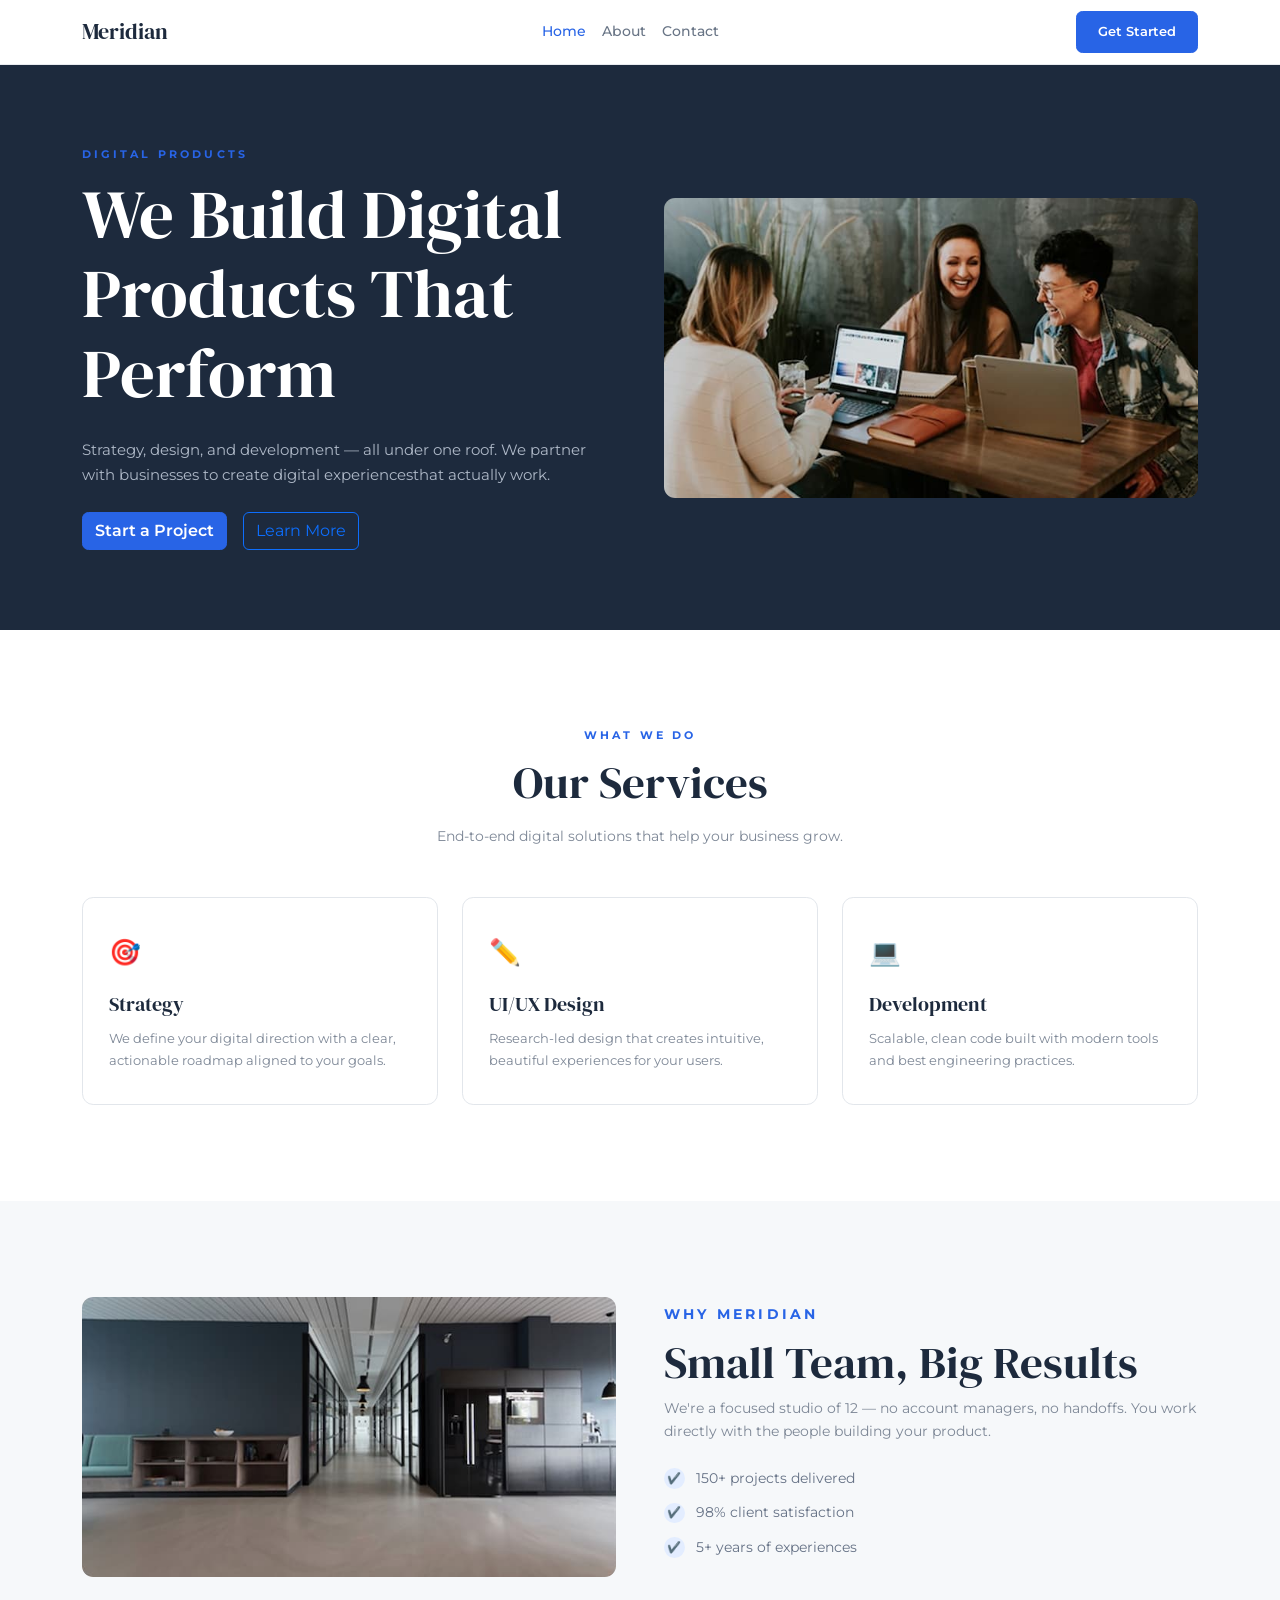
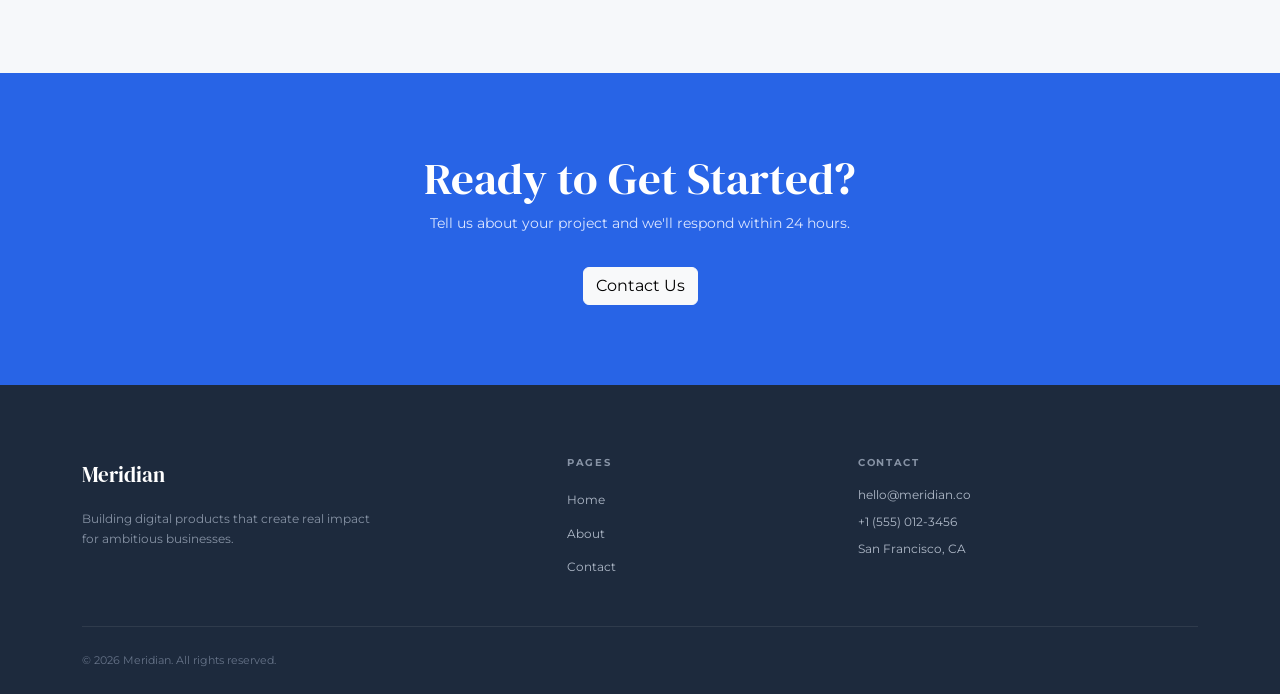
==== commit cb08cbb7: "final fix" ====
--- a/index.html
+++ b/index.html
@@ -102,8 +102,8 @@
                     <!-- Hero Image -->
                     <div class="col-12 col-lg-6" data-aos="fade-left">
 
-                        <img class="hero-image" src="assets/hero-700.jpg"
-                            srcset="assets/hero-700.jpg 700w, assets/hero-1400.jpg 1400w"
+                        <img class="hero-image" src="assets/team-working-700.jpg"
+                            srcset="assets/team-working-700.jpg 700w, assets/team-working-1400.jpg 1400w"
                             sizes="(max-width: 991px) 100vw, 50vw" alt="Team members collaborating">
                     </div>
 
@@ -209,8 +209,8 @@
 
                     <div class="col-12 col-lg-6" data-aos="fade-right">
 
-                        <img class="office-image" src="assets/office-700.jpg"
-                            srcset="assets/office-700.jpg 700w, assets/office-1400.jpg 1400w"
+                        <img class="office-image" src="assets/about-office-700.jpg"
+                            srcset="assets/about-office-700.jpg 700w, assets/about-office-1400.jpg 1400w"
                             sizes="(max-width: 991px) 100vw, 50vw" alt="Modern Meridian office interior">
                     </div>
 
